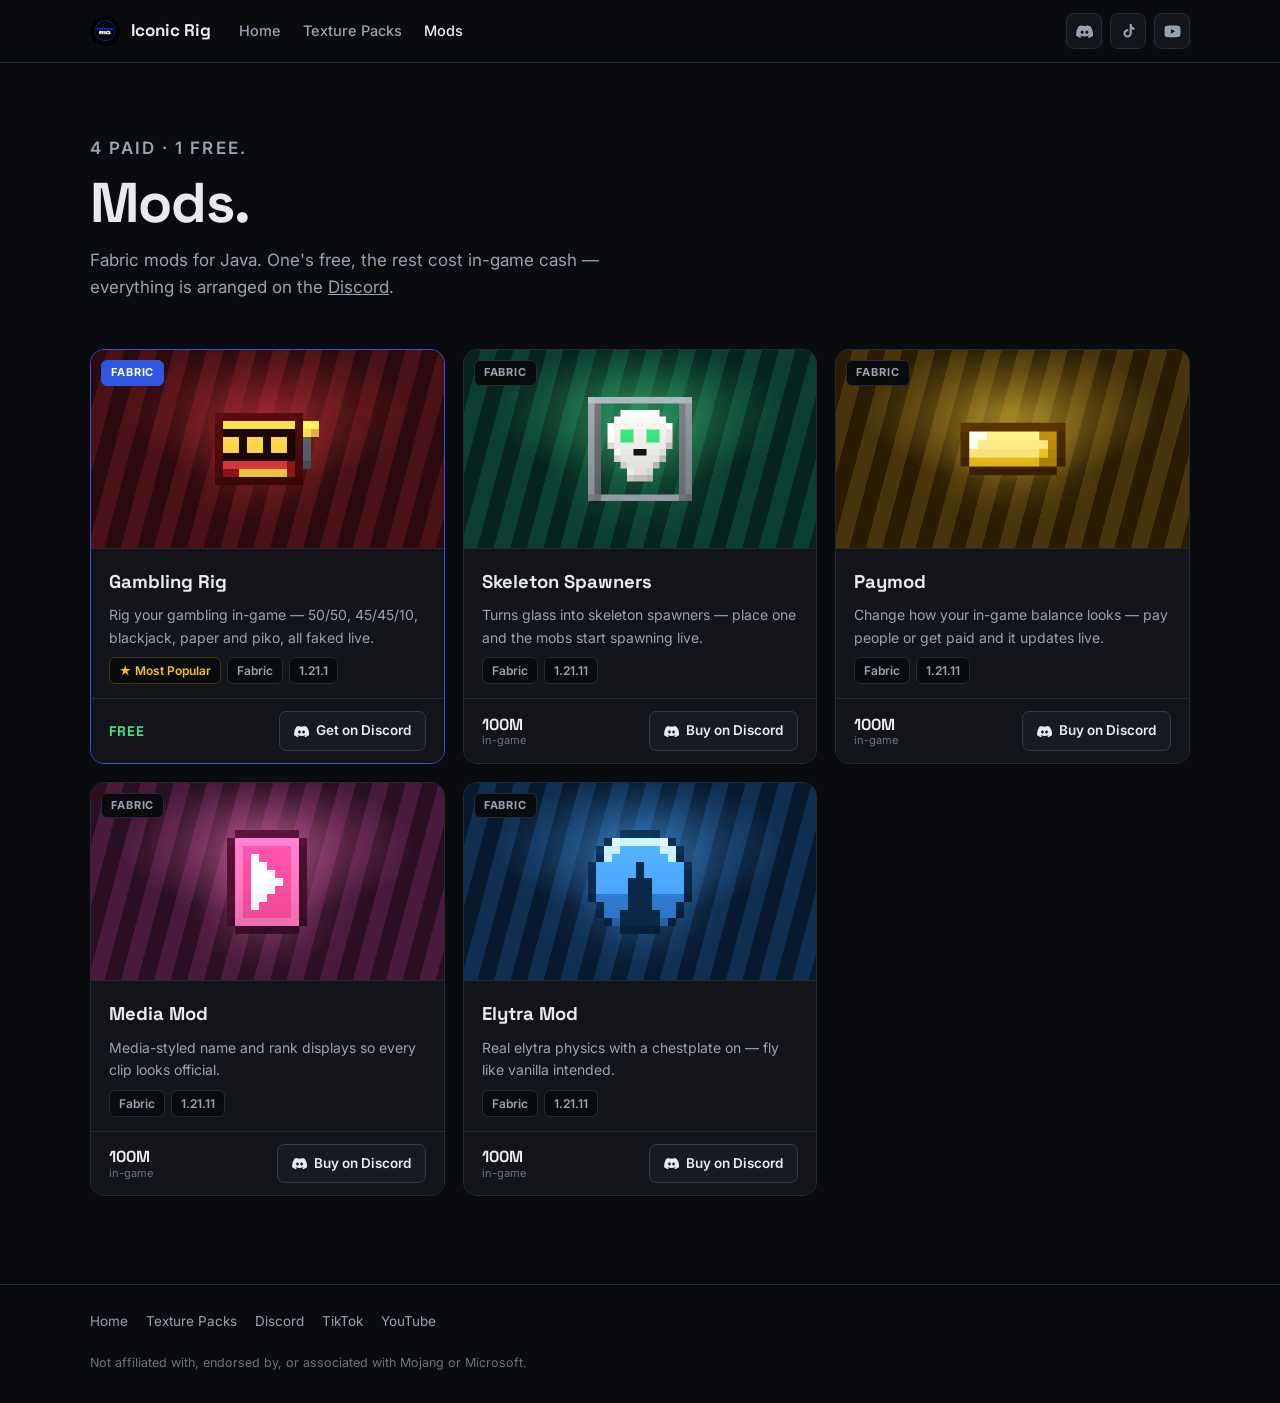
==== mods.html @ 70f8a4e5 "Add files via upload" ====
<!DOCTYPE html>
<html lang="en">
<head>
  <meta charset="UTF-8" />
  <meta name="viewport" content="width=device-width, initial-scale=1.0" />
  <title>Mods — Iconic Rig</title>
  <meta name="description" content="Minecraft Fabric mods for Java. One free, the rest for in-game cash — all arranged on the Discord." />
  <link rel="icon" href="logo.png" type="image/png" />
  <link rel="preconnect" href="https://fonts.googleapis.com" />
  <link rel="preconnect" href="https://fonts.gstatic.com" crossorigin />
  <link href="https://fonts.googleapis.com/css2?family=Inter:wght@400;500;600;700&family=Space+Grotesk:wght@500;600;700&display=swap" rel="stylesheet" />
  <link rel="stylesheet" href="style.css?v=9" />
</head>
<body>

  <header class="site-head">
    <div class="container head-inner">
      <a class="brand" href="index.html">
        <img src="logo.png" alt="Iconic Rig logo" class="brand-mark" />
        <span>Iconic Rig</span>
      </a>

      <nav class="nav" id="nav">
        <a href="index.html">Home</a>
        <a href="packs.html">Texture Packs</a>
        <a href="mods.html" class="active">Mods</a>
        <div class="nav-socials">
          <a class="soc" href="#" data-discord target="_blank" rel="noopener" title="Discord" aria-label="Discord">
            <svg viewBox="0 0 24 24" fill="currentColor" aria-hidden="true"><path d="M20.3 4.4A19.8 19.8 0 0 0 15.4 3c-.2.4-.5 1-.6 1.4a18.3 18.3 0 0 0-5.5 0C9.1 4 8.8 3.4 8.6 3a19.7 19.7 0 0 0-4.9 1.5A20.4 20.4 0 0 0 .2 18.1a19.9 19.9 0 0 0 6 3c.5-.6.9-1.3 1.3-2-.7-.3-1.4-.6-2-1l.5-.4a14.2 14.2 0 0 0 12.2 0l.5.4c-.7.4-1.3.7-2 1 .4.7.8 1.4 1.3 2a19.8 19.8 0 0 0 6-3A20.3 20.3 0 0 0 20.3 4.4ZM8.7 15.3c-1.2 0-2.2-1.1-2.2-2.4s1-2.4 2.2-2.4 2.2 1.1 2.2 2.4-1 2.4-2.2 2.4Zm6.6 0c-1.2 0-2.2-1.1-2.2-2.4s1-2.4 2.2-2.4 2.2 1.1 2.2 2.4-1 2.4-2.2 2.4Z"/></svg>
          </a>
          <a class="soc" href="#" data-tiktok target="_blank" rel="noopener" title="TikTok" aria-label="TikTok">
            <svg viewBox="0 0 24 24" fill="currentColor" aria-hidden="true"><path d="M16.6 3c.4 2 1.7 3.4 3.9 3.6v3c-1.5 0-2.9-.5-3.9-1.3v6.3a5.9 5.9 0 1 1-5.9-5.9c.3 0 .7 0 1 .1v3.1a2.9 2.9 0 1 0 2 2.7V1.5h2.9c0 .5 0 1 .1 1.5Z"/></svg>
          </a>
          <a class="soc" href="#" data-youtube target="_blank" rel="noopener" title="YouTube" aria-label="YouTube">
            <svg viewBox="0 0 24 24" fill="currentColor" aria-hidden="true"><path d="M23 7.2s-.2-1.6-.9-2.3c-.9-.9-1.9-.9-2.3-1C16.6 3.6 12 3.6 12 3.6s-4.6 0-7.8.3c-.4.1-1.4.1-2.3 1-.7.7-.9 2.3-.9 2.3S.8 9.1.8 11v1.8c0 1.9.2 3.8.2 3.8s.2 1.6.9 2.3c.9.9 2 .9 2.5 1 1.8.2 7.6.3 7.6.3s4.6 0 7.8-.4c.4-.1 1.4-.1 2.3-1 .7-.7.9-2.3.9-2.3s.2-1.9.2-3.8V11c0-1.9-.2-3.8-.2-3.8ZM9.7 15V8.4l6.1 3.3L9.7 15Z"/></svg>
          </a>
        </div>
      </nav>

      <div class="head-socials" id="headSocials">
        <a class="soc" href="#" data-discord target="_blank" rel="noopener" title="Discord" aria-label="Discord">
          <svg viewBox="0 0 24 24" fill="currentColor" aria-hidden="true"><path d="M20.3 4.4A19.8 19.8 0 0 0 15.4 3c-.2.4-.5 1-.6 1.4a18.3 18.3 0 0 0-5.5 0C9.1 4 8.8 3.4 8.6 3a19.7 19.7 0 0 0-4.9 1.5A20.4 20.4 0 0 0 .2 18.1a19.9 19.9 0 0 0 6 3c.5-.6.9-1.3 1.3-2-.7-.3-1.4-.6-2-1l.5-.4a14.2 14.2 0 0 0 12.2 0l.5.4c-.7.4-1.3.7-2 1 .4.7.8 1.4 1.3 2a19.8 19.8 0 0 0 6-3A20.3 20.3 0 0 0 20.3 4.4ZM8.7 15.3c-1.2 0-2.2-1.1-2.2-2.4s1-2.4 2.2-2.4 2.2 1.1 2.2 2.4-1 2.4-2.2 2.4Zm6.6 0c-1.2 0-2.2-1.1-2.2-2.4s1-2.4 2.2-2.4 2.2 1.1 2.2 2.4-1 2.4-2.2 2.4Z"/></svg>
        </a>
        <a class="soc" href="#" data-tiktok target="_blank" rel="noopener" title="TikTok" aria-label="TikTok">
          <svg viewBox="0 0 24 24" fill="currentColor" aria-hidden="true"><path d="M16.6 3c.4 2 1.7 3.4 3.9 3.6v3c-1.5 0-2.9-.5-3.9-1.3v6.3a5.9 5.9 0 1 1-5.9-5.9c.3 0 .7 0 1 .1v3.1a2.9 2.9 0 1 0 2 2.7V1.5h2.9c0 .5 0 1 .1 1.5Z"/></svg>
        </a>
        <a class="soc" href="#" data-youtube target="_blank" rel="noopener" title="YouTube" aria-label="YouTube">
          <svg viewBox="0 0 24 24" fill="currentColor" aria-hidden="true"><path d="M23 7.2s-.2-1.6-.9-2.3c-.9-.9-1.9-.9-2.3-1C16.6 3.6 12 3.6 12 3.6s-4.6 0-7.8.3c-.4.1-1.4.1-2.3 1-.7.7-.9 2.3-.9 2.3S.8 9.1.8 11v1.8c0 1.9.2 3.8.2 3.8s.2 1.6.9 2.3c.9.9 2 .9 2.5 1 1.8.2 7.6.3 7.6.3s4.6 0 7.8-.4c.4-.1 1.4.1 2.3-1 .7-.7.9-2.3.9-2.3s.2-1.9.2-3.8V11c0-1.9-.2-3.8-.2-3.8ZM9.7 15V8.4l6.1 3.3L9.7 15Z"/></svg>
        </a>
      </div>

      <button class="nav-toggle" id="navToggle" aria-label="Menu" aria-expanded="false">
        <span></span><span></span><span></span>
      </button>
    </div>
  </header>

  <main>
    <section class="page-head container">
      <p class="kicker">4 paid · 1 free.</p>
      <h1>Mods.</h1>
      <p>Fabric mods for Java. One's free, the rest cost in-game cash — everything is arranged on the <a href="#" data-discord target="_blank" rel="noopener" style="text-decoration: underline;">Discord</a>.</p>
    </section>

    <div class="container">
      <div class="grid" id="modsGrid"><!-- rendered by main.js --></div>
    </div>
  </main>

  <footer class="site-foot">
    <div class="container foot-inner">
      <nav class="foot-links">
        <a href="index.html">Home</a>
        <a href="packs.html">Texture Packs</a>
        <a href="#" data-discord target="_blank" rel="noopener">Discord</a>
        <a href="#" data-tiktok target="_blank" rel="noopener">TikTok</a>
        <a href="#" data-youtube target="_blank" rel="noopener">YouTube</a>
      </nav>
      <p class="foot-note">Not affiliated with, endorsed by, or associated with Mojang or Microsoft.</p>
    </div>
  </footer>

  <script src="main.js?v=9"></script>
</body>
</html>
---- style.css ----
/* ============================================================
   Theme — flat, no gradients
   ============================================================ */
:root {
  --bg: #0a0b0e;
  --panel: #121419;
  --panel-2: #171a21;
  --line: #262a33;
  --line-2: #343945;
  --text: #e8eaf0;
  --muted: #9aa2b1;
  --dim: #6b7280;
  --accent: #2f56e0;  /* Iconic Rig blue */
  --accent-dim: #3d4aa8;
  --ok: #4ade80;
  --warn: #fbbf24;

  --r-lg: 14px;
  --r-md: 10px;

  --font-body: "Inter", system-ui, -apple-system, "Segoe UI", sans-serif;
  --font-head: "Space Grotesk", "Inter", system-ui, sans-serif;
  --max: 1100px;
}

* { margin: 0; padding: 0; box-sizing: border-box; }
html { scroll-behavior: smooth; }

body {
  background: var(--bg);
  color: var(--text);
  font-family: var(--font-body);
  font-size: 16px;
  line-height: 1.6;
  -webkit-font-smoothing: antialiased;
}

a { color: inherit; text-decoration: none; }
img { display: block; }

.container { width: min(var(--max), calc(100% - 40px)); margin-inline: auto; }

.ico { width: 1.05em; height: 1.05em; flex: none; }

/* ============================================================
   Buttons
   ============================================================ */
.btn {
  display: inline-flex; align-items: center; gap: 8px;
  padding: 11px 20px; border-radius: 8px;
  font-weight: 600; font-size: 14.5px; line-height: 1;
  border: 1px solid transparent; cursor: pointer;
  transition: background 0.15s ease, border-color 0.15s ease;
}
.btn:active { transform: translateY(1px); }

.btn-solid { background: var(--accent); color: #fff; }
.btn-solid:hover { background: #7d8bf9; }

.btn-line {
  background: transparent; color: var(--text); border-color: var(--line-2);
}
.btn-line:hover { border-color: var(--muted); background: var(--panel-2); }

.btn-discord { background: #5865f2; color: #fff; }
.btn-discord:hover { background: #6a76f4; }

.btn-sm { padding: 8px 14px; font-size: 13.5px; }

/* ============================================================
   Header
   ============================================================ */
.site-head { border-bottom: 1px solid var(--line); background: var(--bg); }
.head-inner {
  display: flex; align-items: center; gap: 28px; height: 62px;
}
.brand { display: flex; align-items: center; gap: 10px; font-family: var(--font-head);
  font-weight: 700; font-size: 17px; }
.brand-mark { width: 30px; height: 30px; border-radius: 50%; }
.brand { gap: 11px; }

.nav { display: flex; align-items: center; gap: 22px; }
.nav a { color: var(--muted); font-weight: 500; font-size: 14.5px; transition: color 0.15s; }
.nav a:hover { color: var(--text); }
.nav a.active { color: var(--text); }

.head-socials { margin-left: auto; display: flex; gap: 8px; }

.soc {
  width: 36px; height: 36px; border-radius: 8px;
  display: flex; align-items: center; justify-content: center;
  border: 1px solid var(--line); background: var(--panel);
  color: var(--muted); transition: color 0.15s, border-color 0.15s, background 0.15s;
}
.soc svg { width: 17px; height: 17px; }
.soc:hover { color: var(--text); border-color: var(--line-2); background: var(--panel-2); }

/* Mobile nav */
.nav-toggle { display: none; }
@media (max-width: 760px) {
  .nav-toggle {
    display: flex; flex-direction: column; gap: 5px; justify-content: center;
    width: 38px; height: 38px; margin-left: auto; padding: 0 9px;
    background: none; border: 1px solid var(--line-2); border-radius: 8px; cursor: pointer;
  }
  .nav-toggle span { width: 100%; height: 2px; background: var(--text); border-radius: 2px; display: block; }
  .head-socials { display: none; }
  .mobile-socials { display: flex; gap: 8px; }
  .nav {
    display: none; position: absolute; left: 0; right: 0; top: 62px;
    flex-direction: column; align-items: stretch; gap: 2px;
    background: var(--bg); border-bottom: 1px solid var(--line); padding: 10px 20px 16px;
  }
  .nav.open { display: flex; }
  .nav a { padding: 10px 4px; font-size: 16px; }
  .head-inner { position: relative; flex-wrap: wrap; }
  .brand { margin-right: auto; }
}

.mobile-socials { display: none; }

.nav-socials { display: none; gap: 8px; margin-top: 8px; }
@media (max-width: 760px) {
  .nav-socials { display: flex; padding-top: 10px; border-top: 1px solid var(--line); }
}

/* ============================================================
   Page hero / headers
   ============================================================ */
.page-head { padding: 72px 0 48px; }
.page-head h1 {
  font-family: var(--font-head); font-weight: 700;
  font-size: clamp(34px, 6vw, 56px); letter-spacing: -0.02em; line-height: 1.05;
  margin-bottom: 14px;
}
.page-head p { color: var(--muted); max-width: 560px; font-size: 17px; }

.kicker {
  font-size: 12.5px; font-weight: 600; letter-spacing: 0.12em;
  text-transform: uppercase; color: var(--accent); margin-bottom: 12px;
}

/* ============================================================
   Home directory tiles
   ============================================================ */
.dir-grid {
  display: grid; grid-template-columns: repeat(2, 1fr); gap: 18px;
  padding-bottom: 88px;
}
.dir-tile {
  display: flex; flex-direction: column; gap: 10px;
  background: var(--panel); border: 1px solid var(--line);
  border-radius: var(--r-lg); padding: 30px 28px;
  transition: border-color 0.15s ease, background 0.15s ease;
}
.dir-tile:hover { border-color: var(--line-2); background: var(--panel-2); }
.dir-tile h2 {
  font-family: var(--font-head); font-size: 26px; font-weight: 700;
  display: flex; align-items: center; gap: 10px;
}
.dir-tile h2 .ico { width: 22px; height: 22px; color: var(--accent); }
.dir-tile p { color: var(--muted); font-size: 15px; flex: 1; }
.dir-tile .go {
  color: var(--text); font-weight: 600; font-size: 14.5px;
  display: inline-flex; align-items: center; gap: 8px; margin-top: 6px;
}
.dir-tile .go .ico { transition: transform 0.15s ease; }
.dir-tile:hover .go .ico { transform: translateX(3px); }
.dir-meta { display: flex; gap: 6px; }

.tag {
  font-size: 12px; font-weight: 600; color: var(--muted);
  padding: 3px 9px; border-radius: 6px;
  border: 1px solid var(--line); background: var(--bg);
}

/* ============================================================
   Card grids (mods / packs pages)
   ============================================================ */
.grid { display: grid; grid-template-columns: repeat(3, 1fr); gap: 18px; padding-bottom: 88px; }

.card {
  background: var(--panel); border: 1px solid var(--line);
  border-radius: var(--r-lg); overflow: hidden;
  display: flex; flex-direction: column;
  transition: border-color 0.15s ease;
}
.card:hover { border-color: var(--line-2); }

/* "Most Popular" card highlight */
.card.hot-card { border-color: var(--accent); }
.card.hot-card .media-tag {
  color: #fff; background: var(--accent); border-color: var(--accent);
}

.card-media {
  aspect-ratio: 16 / 9; background: var(--panel-2); border-bottom: 1px solid var(--line);
  display: flex; align-items: center; justify-content: center; position: relative;
}
.card-media img { width: 100%; height: 100%; object-fit: cover; }

/* Zebra style: two-tone lines going down, soft light above, icon centered.
   Per-card colors come from --stripe-a / --stripe-b / --glow (set in main.js). */
.card-media.zebra {
  background: repeating-linear-gradient(105deg,
      var(--stripe-a, #0c1730) 0 16px,
      var(--stripe-b, #12234d) 16px 32px);
}
/* The light sits on its own layer so animated cards can breathe. */
.card-media.zebra::after {
  content: ""; position: absolute; inset: 0; pointer-events: none;
  background: radial-gradient(58% 48% at 50% 32%, var(--glow, rgba(47, 86, 224, 0.35)), transparent 72%);
}
.card-media.zebra img.mod-icon {
  width: 128px; height: 128px; object-fit: contain;
  /* icons are rendered with an anti-aliased edge now, so filter them
     smoothly rather than snapping them back to hard pixels */
  image-rendering: auto;
  filter: drop-shadow(0 0 26px var(--glow, rgba(47, 86, 224, 0.5)));
  z-index: 1;
}
.media-tag { z-index: 2; }

/* Per-card animation (set anim: "bob" or "shake" in main.js).
   Every icon shares the same timing with no delay, so they all start
   bobbing together the moment the page loads and stay in sync. */
.card-media.pulse::after { animation: light-breathe 4.5s ease-in-out infinite; }
.card-media.zebra img.mod-icon.anim-bob { animation: icon-bob 3.4s ease-in-out 0s infinite; }
.card-media.zebra img.mod-icon.anim-shake { animation: rig-shake 5s ease-in-out 0s infinite; }

@keyframes light-breathe {
  0%, 100% { opacity: 1; }
  50%      { opacity: 0.45; }
}
/* Symmetric bob: the icon rises and dips equally around the centre of the box,
   so it always reads as centred rather than sitting high in the frame. */
@keyframes icon-bob {
  0%, 100% { transform: translateY(6px); }
  50%      { transform: translateY(-6px); }
}
@keyframes rig-shake {
  0%, 74%, 100% { transform: rotate(0deg); }
  78%           { transform: rotate(-3deg); }
  82%           { transform: rotate(3deg); }
  86%           { transform: rotate(-1.8deg); }
  90%           { transform: rotate(1.8deg); }
  94%           { transform: rotate(0deg); }
}

/* Reduced-motion viewers get the same life, just slower and subtler — so the
   effect still reads everywhere (some webviews/OSes report reduce by default). */
@keyframes icon-bob-soft {
  0%, 100% { transform: translateY(4px); }
  50%      { transform: translateY(-4px); }
}
@keyframes rig-shake-soft {
  0%, 74%, 100% { transform: rotate(0deg); }
  82%           { transform: rotate(-1deg); }
  90%           { transform: rotate(1deg); }
}
@media (prefers-reduced-motion: reduce) {
  .card-media.pulse::after { animation: light-breathe 6s ease-in-out infinite; }
  .card-media.zebra img.mod-icon.anim-bob { animation: icon-bob-soft 5s ease-in-out 0s infinite; }
  .card-media.zebra img.mod-icon.anim-shake { animation: rig-shake-soft 8s ease-in-out infinite; }
}
.media-tag {
  position: absolute; top: 10px; left: 10px;
  font-size: 11px; font-weight: 700; letter-spacing: 0.08em; text-transform: uppercase;
  color: var(--muted); background: var(--bg); border: 1px solid var(--line);
  padding: 3px 9px; border-radius: 6px;
}
.media-icon { width: 42px; height: 42px; color: var(--dim); }

.card-body { padding: 18px 18px 14px; display: flex; flex-direction: column; gap: 8px; flex: 1; }
.card-title { font-family: var(--font-head); font-size: 18.5px; font-weight: 700; }
.card-desc { color: var(--muted); font-size: 14px; flex: 1; }

.card-tags { display: flex; gap: 6px; flex-wrap: wrap; }
.tag-hot { color: var(--warn); border-color: #3f3413; }

.card-foot {
  display: flex; align-items: center; justify-content: space-between;
  padding: 12px 18px; border-top: 1px solid var(--line); background: var(--panel);
}

.free {
  font-family: var(--font-head); font-weight: 700; font-size: 14px;
  letter-spacing: 0.08em; color: var(--ok);
}

.price-wrap { display: flex; flex-direction: column; line-height: 1.15; }
.price {
  font-family: var(--font-head); font-weight: 700; font-size: 16px;
  color: var(--text);
}
.price-note { font-size: 11px; color: var(--dim); }

.get-btn {
  display: inline-flex; align-items: center; gap: 7px;
  font-size: 13.5px; font-weight: 600; color: var(--text);
  background: var(--panel-2); border: 1px solid var(--line-2);
  padding: 8px 14px; border-radius: 7px;
  transition: background 0.15s, border-color 0.15s;
}
.get-btn:hover { background: var(--panel); border-color: var(--muted); }
.get-btn .ico { width: 15px; height: 15px; }

/* ============================================================
   Texture pack cards
   ============================================================ */
.pack-card { padding: 20px 18px 14px; gap: 12px; }

.pack-top {
  display: flex; align-items: center; justify-content: center;
  min-height: 108px;
  border-radius: 12px;
  /* soft pool of light behind the icon, like the reference cards */
  background: radial-gradient(62% 58% at 50% 46%, rgba(255, 255, 255, 0.055), transparent 72%);
}
.pack-icon {
  width: 96px; height: 96px; object-fit: contain;
  /* the PNGs are already anti-aliased, so let the browser filter them
     smoothly instead of forcing hard pixel edges */
  image-rendering: auto;
}

.changes {
  border-top: 1px solid var(--line); border-bottom: 1px solid var(--line);
  padding: 9px 0; text-align: left;
}
.changes summary {
  list-style: none; cursor: pointer; user-select: none;
  display: flex; align-items: center; justify-content: space-between; gap: 8px;
  font-size: 13.5px; color: var(--muted); transition: color 0.15s ease;
}
.changes summary:hover { color: var(--text); }
.changes summary::-webkit-details-marker { display: none; }
.changes .chev { width: 15px; height: 15px; flex: none; transition: transform 0.2s ease; }
.changes[open] summary { color: var(--text); }
.changes[open] .chev { transform: rotate(180deg); }
.changes ul {
  margin: 9px 0 3px; padding-left: 17px;
  display: flex; flex-direction: column; gap: 5px;
  color: var(--muted); font-size: 13px; line-height: 1.45;
}

.pack-foot {
  display: flex; align-items: center; justify-content: space-between;
  gap: 10px; margin-top: auto;
}
.platform {
  font-size: 12px; font-weight: 600; letter-spacing: 0.09em;
  text-transform: uppercase; color: var(--dim);
}

.dl-btn {
  display: inline-flex; align-items: center;
  background: #fff; color: #0a0b0e;
  font-size: 13.5px; font-weight: 600; line-height: 1;
  padding: 8px 18px; border-radius: 999px;
  transition: background 0.15s ease, transform 0.15s ease;
}
.dl-btn:hover { background: #e2e5ec; }
.dl-btn:active { transform: translateY(1px); }
.dl-btn.pending {
  background: transparent; color: var(--dim);
  border: 1px dashed var(--line-2); cursor: not-allowed;
}
.dl-btn.pending:hover { background: transparent; }

/* Download cooldown — the button dims and counts down for 10s after a
   download. The overlay sits on top so the label and icon stay put. */
.dl-btn.cooling,
.get-btn.cooling {
  pointer-events: none;
  opacity: 0.55;
  position: relative;
}
.dl-btn.cooling::after,
.get-btn.cooling::after {
  content: attr(data-cool);
  position: absolute;
  inset: 0;
  display: flex;
  align-items: center;
  justify-content: center;
  border-radius: inherit;
  background: inherit;
  font-size: 12.5px;
  font-weight: 700;
  letter-spacing: 0.02em;
}

/* ============================================================
   Footer
   ============================================================ */
.site-foot { border-top: 1px solid var(--line); padding: 26px 0 30px; }
.foot-inner { display: flex; align-items: center; justify-content: space-between; gap: 16px; flex-wrap: wrap; }
.foot-links { display: flex; gap: 18px; flex-wrap: wrap; }
.foot-links a { color: var(--muted); font-size: 13.5px; }
.foot-links a:hover { color: var(--text); }
.foot-note { width: 100%; color: var(--dim); font-size: 12.5px; margin-top: 4px; }

/* ============================================================
   FAQ
   ============================================================ */
.faq { display: flex; flex-direction: column; gap: 10px; padding-bottom: 88px; }
.faq-item {
  background: var(--panel); border: 1px solid var(--line);
  border-radius: var(--r-md); overflow: hidden;
}
.faq-item summary {
  cursor: pointer; list-style: none; user-select: none;
  padding: 15px 18px; font-weight: 600; font-size: 15.5px;
  display: flex; align-items: center; justify-content: space-between;
}
.faq-item summary::-webkit-details-marker { display: none; }
.faq-item summary::after { content: "+"; font-size: 18px; color: var(--muted); }
.faq-item[open] summary::after { content: "–"; }
.faq-item p { padding: 0 18px 16px; color: var(--muted); font-size: 14.5px; }
.faq-item code {
  font-family: ui-monospace, "SF Mono", Menlo, monospace; font-size: 13px;
  background: var(--bg); border: 1px solid var(--line);
  padding: 1px 6px; border-radius: 5px;
}

@media (max-width: 900px) {
  .grid { grid-template-columns: repeat(2, 1fr); }
}
@media (max-width: 640px) {
  .grid, .dir-grid { grid-template-columns: 1fr; }
  .page-head { padding: 48px 0 36px; }
}
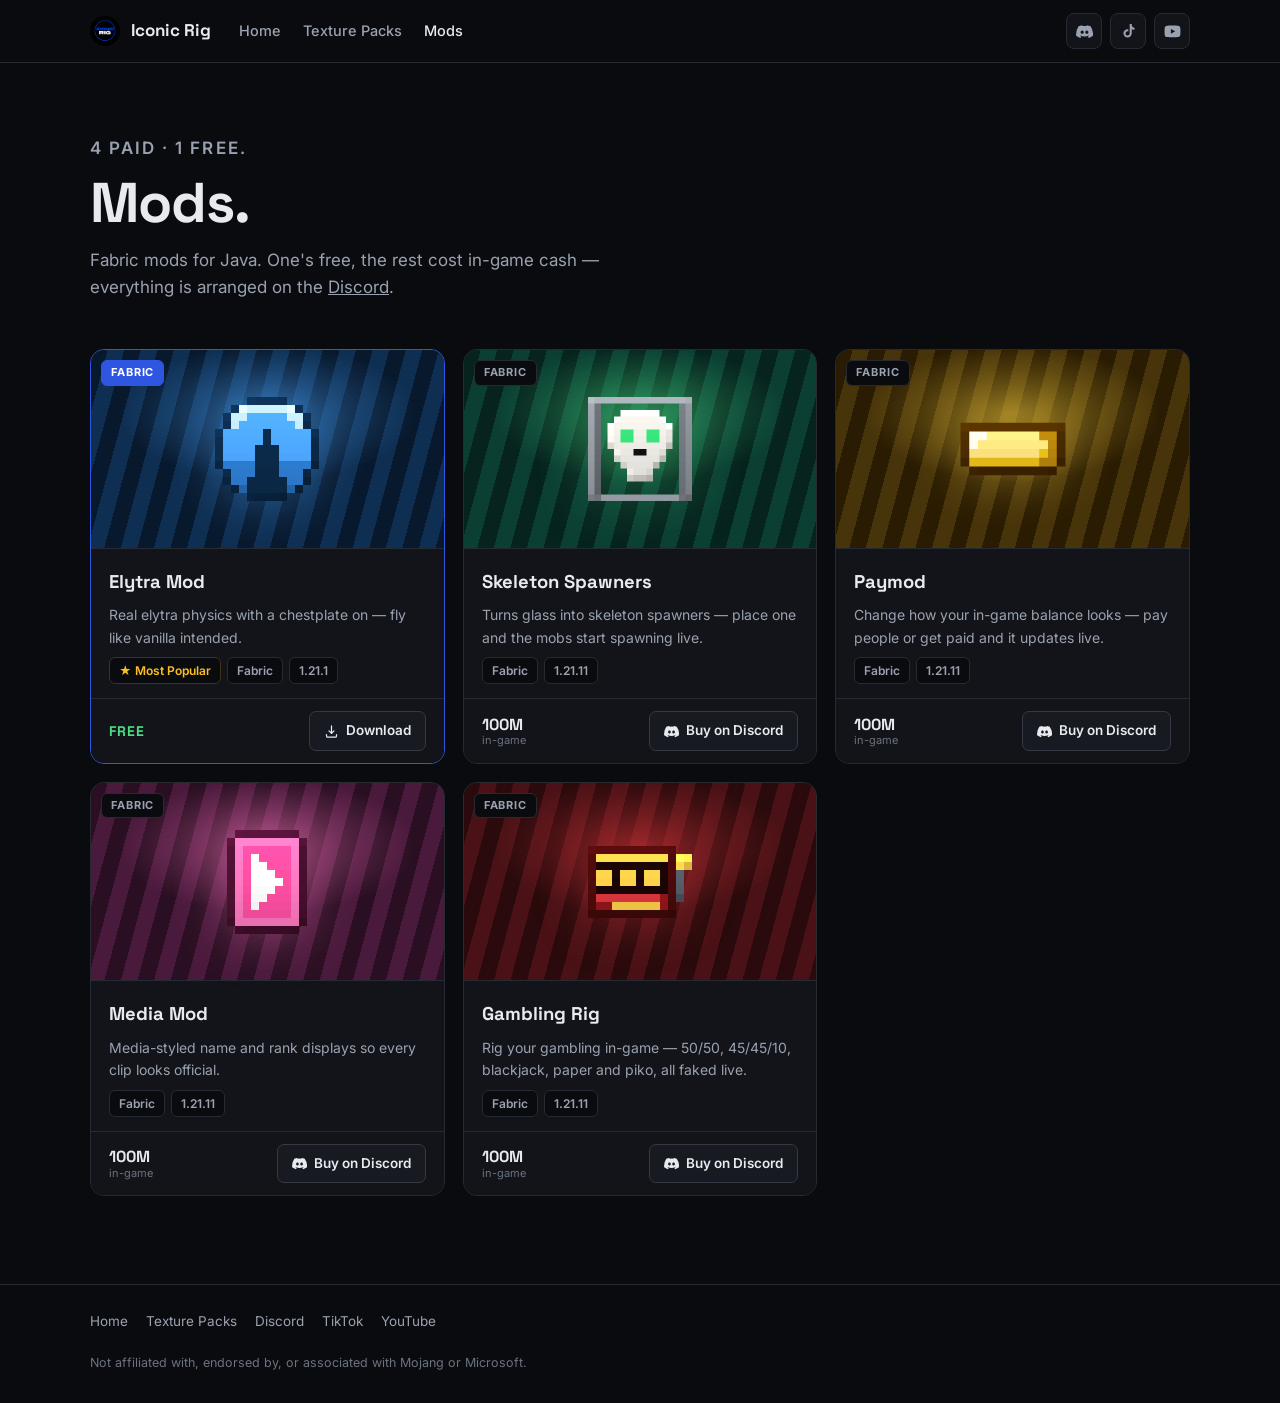
==== commit 4cb220d4: "Add files via upload" ====
--- a/mods.html
+++ b/mods.html
@@ -9,7 +9,7 @@
   <link rel="preconnect" href="https://fonts.googleapis.com" />
   <link rel="preconnect" href="https://fonts.gstatic.com" crossorigin />
   <link href="https://fonts.googleapis.com/css2?family=Inter:wght@400;500;600;700&family=Space+Grotesk:wght@500;600;700&display=swap" rel="stylesheet" />
-  <link rel="stylesheet" href="style.css?v=9" />
+  <link rel="stylesheet" href="style.css?v=10" />
 </head>
 <body>
 
@@ -80,6 +80,6 @@
     </div>
   </footer>
 
-  <script src="main.js?v=9"></script>
+  <script src="main.js?v=10"></script>
 </body>
 </html>
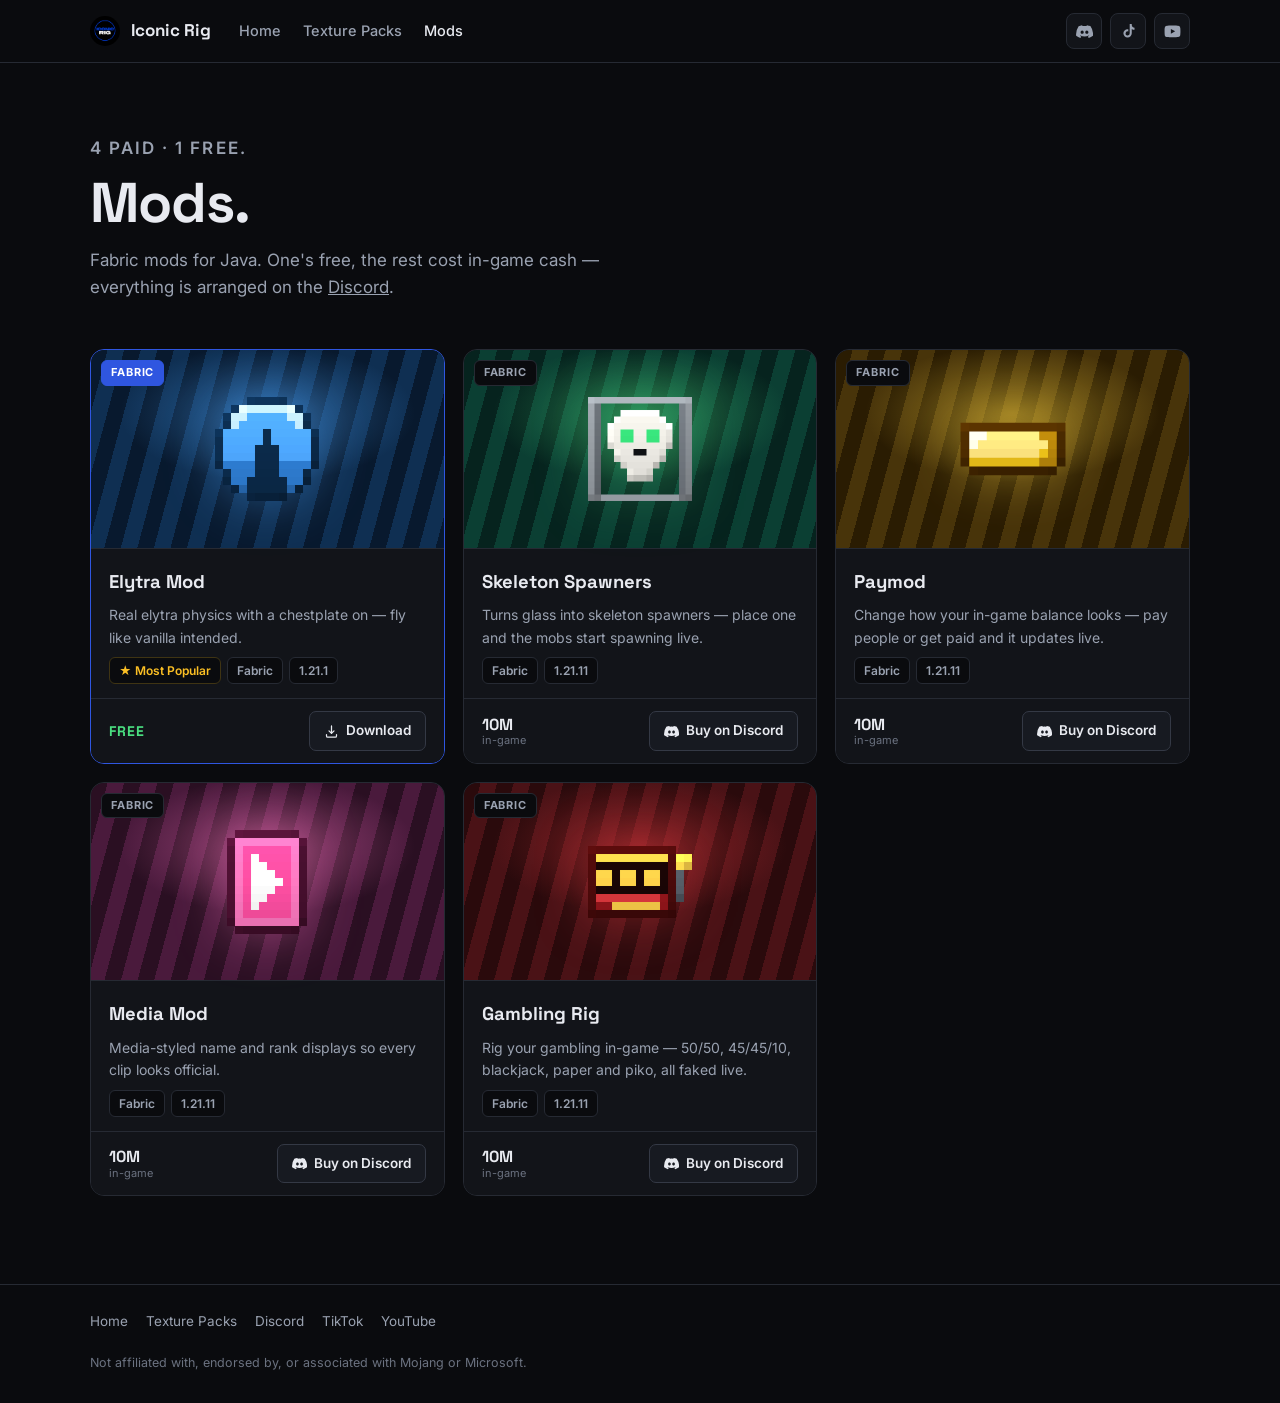
==== commit de5c2f96: "Add files via upload" ====
--- a/mods.html
+++ b/mods.html
@@ -9,7 +9,7 @@
   <link rel="preconnect" href="https://fonts.googleapis.com" />
   <link rel="preconnect" href="https://fonts.gstatic.com" crossorigin />
   <link href="https://fonts.googleapis.com/css2?family=Inter:wght@400;500;600;700&family=Space+Grotesk:wght@500;600;700&display=swap" rel="stylesheet" />
-  <link rel="stylesheet" href="style.css?v=10" />
+  <link rel="stylesheet" href="style.css?v=11" />
 </head>
 <body>
 
@@ -80,6 +80,6 @@
     </div>
   </footer>
 
-  <script src="main.js?v=10"></script>
+  <script src="main.js?v=11"></script>
 </body>
 </html>
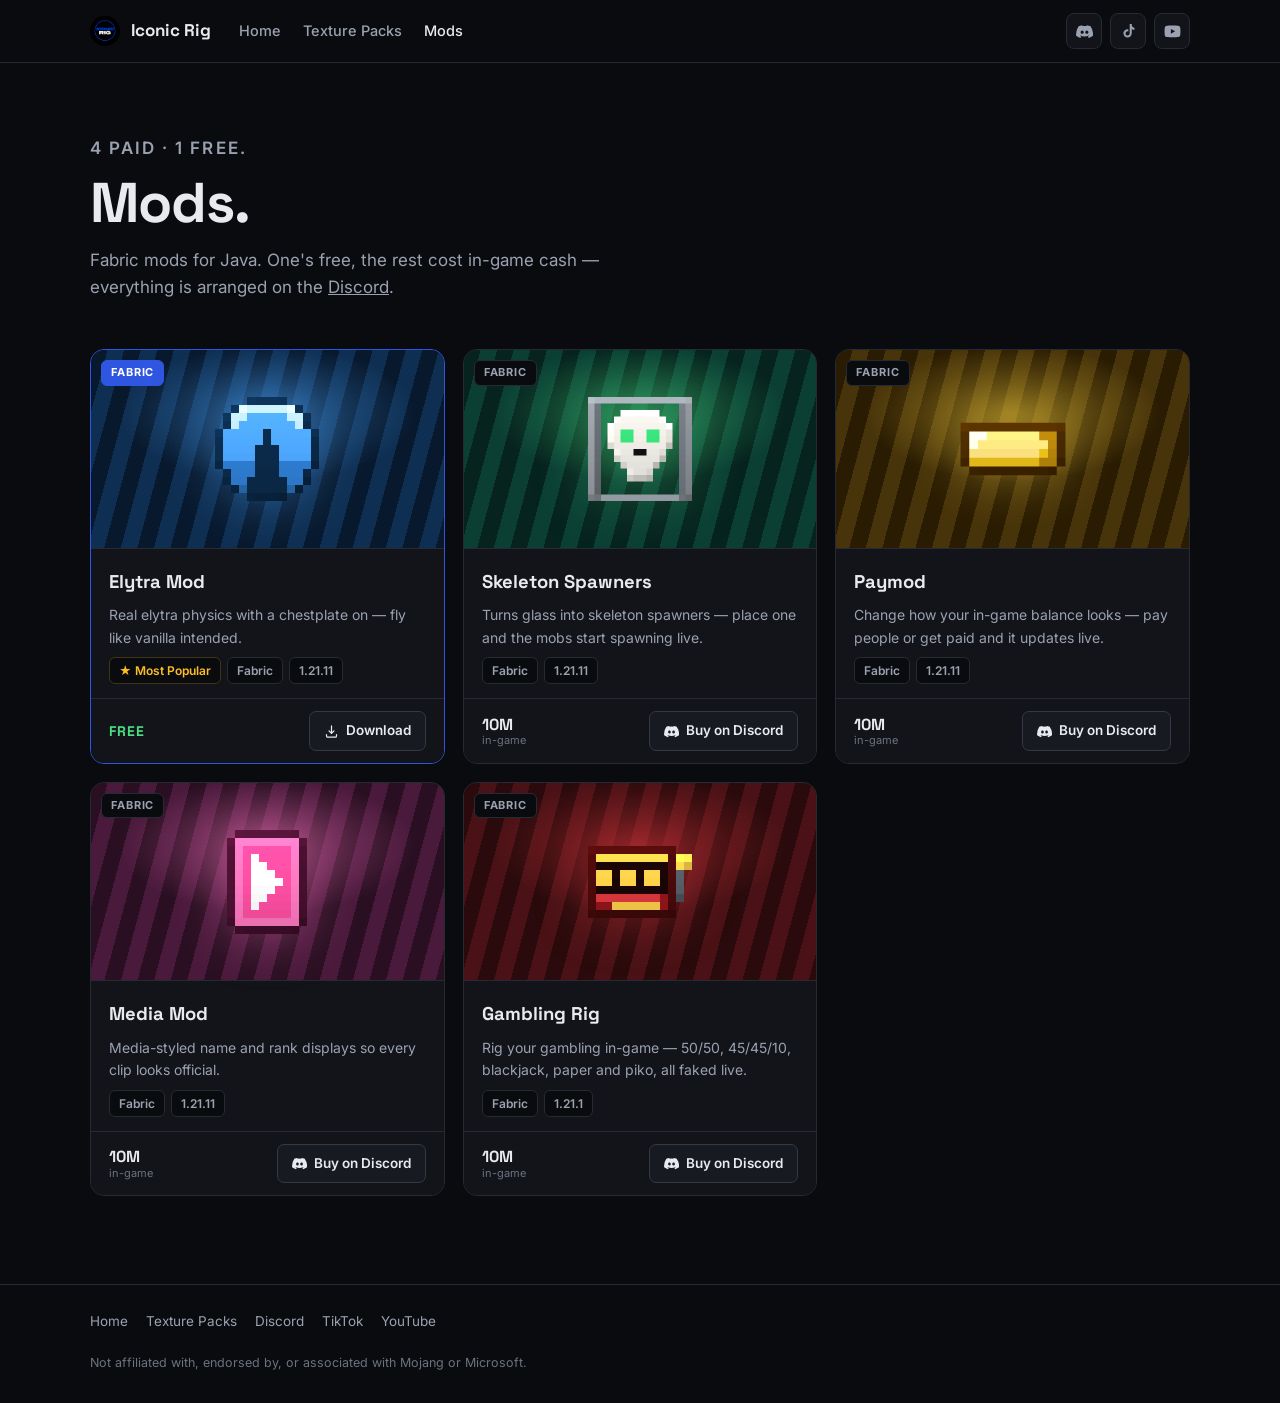
==== commit 1e9b5104: "Add files via upload" ====
--- a/mods.html
+++ b/mods.html
@@ -9,7 +9,7 @@
   <link rel="preconnect" href="https://fonts.googleapis.com" />
   <link rel="preconnect" href="https://fonts.gstatic.com" crossorigin />
   <link href="https://fonts.googleapis.com/css2?family=Inter:wght@400;500;600;700&family=Space+Grotesk:wght@500;600;700&display=swap" rel="stylesheet" />
-  <link rel="stylesheet" href="style.css?v=11" />
+  <link rel="stylesheet" href="style.css?v=12" />
 </head>
 <body>
 
@@ -80,6 +80,6 @@
     </div>
   </footer>
 
-  <script src="main.js?v=11"></script>
+  <script src="main.js?v=12"></script>
 </body>
 </html>
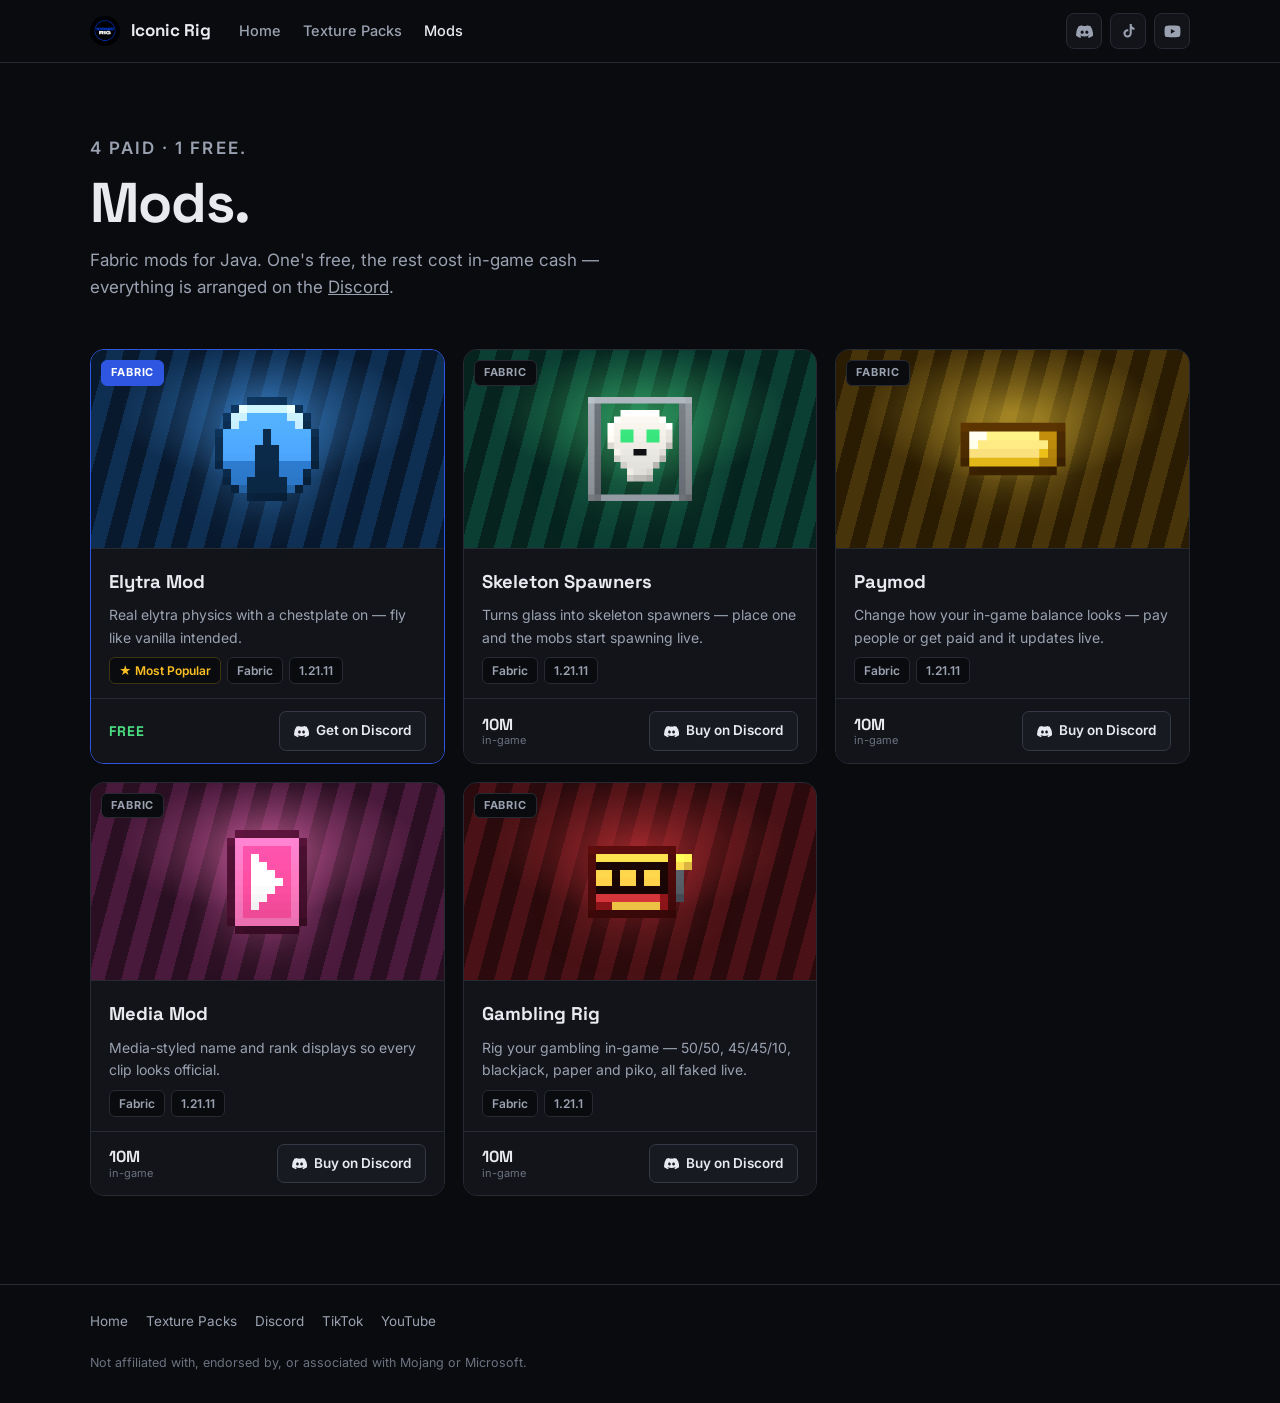
==== commit c137635e: "Add files via upload" ====
--- a/mods.html
+++ b/mods.html
@@ -9,7 +9,7 @@
   <link rel="preconnect" href="https://fonts.googleapis.com" />
   <link rel="preconnect" href="https://fonts.gstatic.com" crossorigin />
   <link href="https://fonts.googleapis.com/css2?family=Inter:wght@400;500;600;700&family=Space+Grotesk:wght@500;600;700&display=swap" rel="stylesheet" />
-  <link rel="stylesheet" href="style.css?v=12" />
+  <link rel="stylesheet" href="style.css?v=13" />
 </head>
 <body>
 
@@ -80,6 +80,6 @@
     </div>
   </footer>
 
-  <script src="main.js?v=12"></script>
+  <script src="main.js?v=13"></script>
 </body>
 </html>
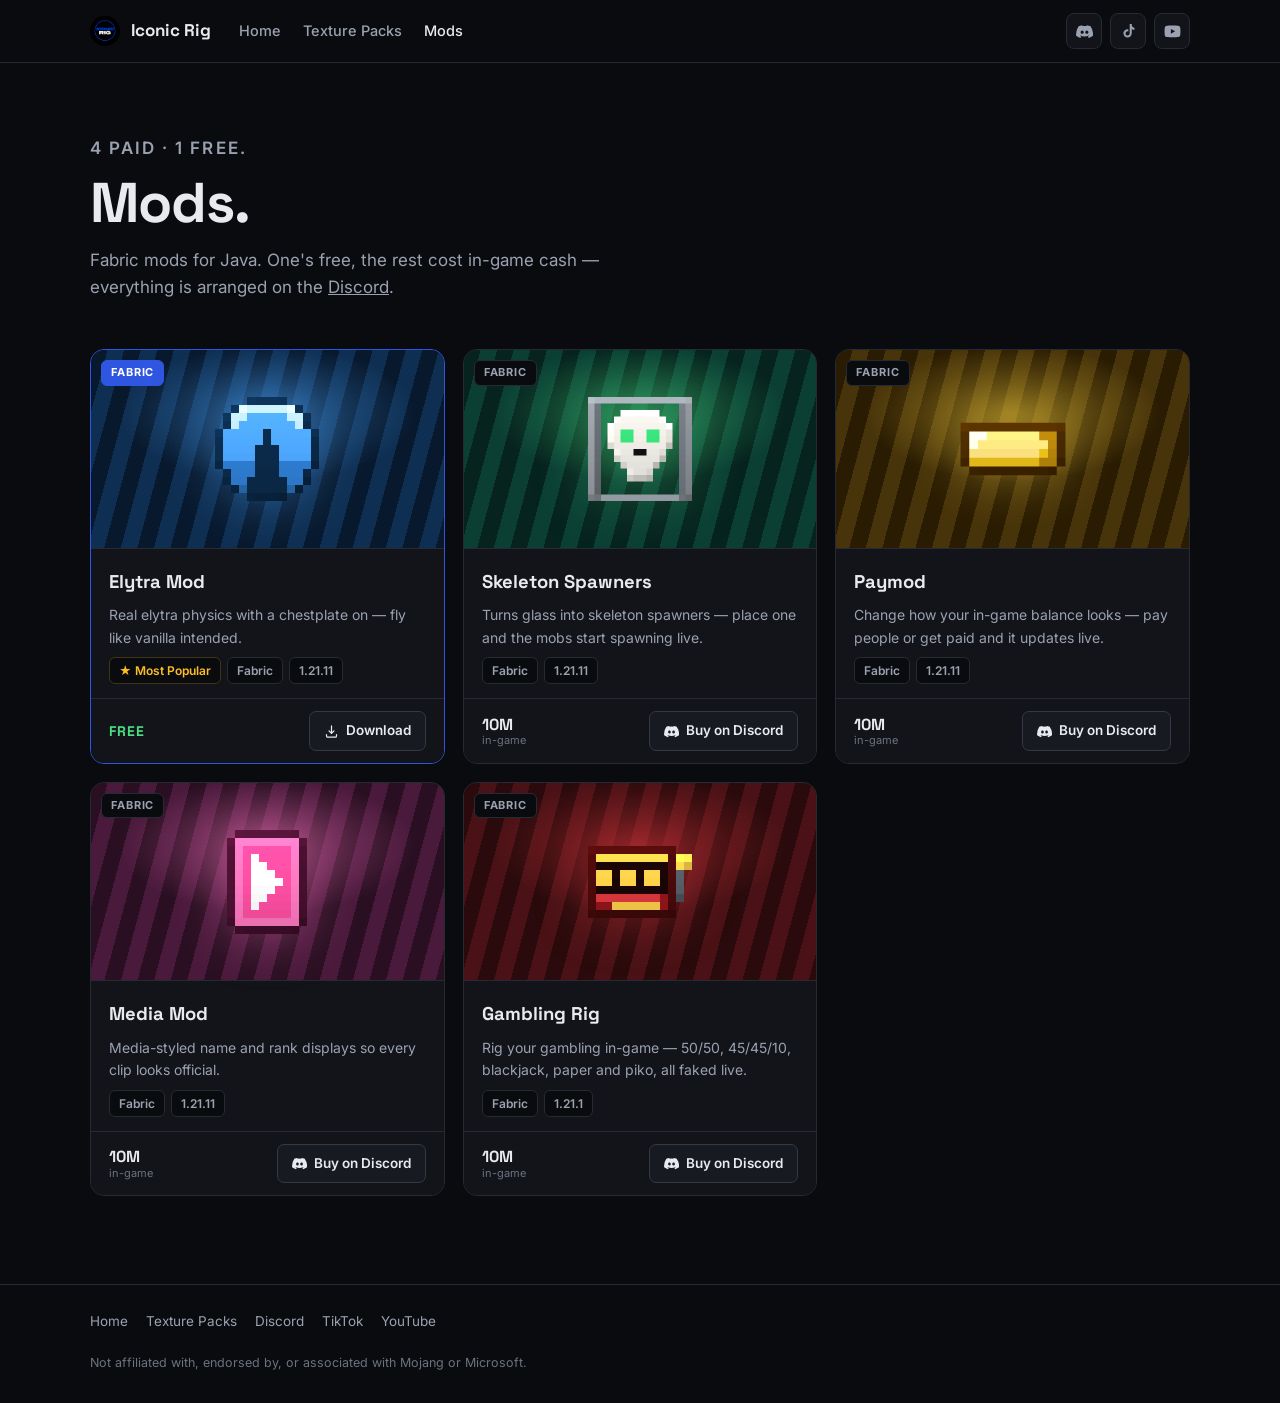
==== commit 83aa1459: "Add files via upload" ====
--- a/mods.html
+++ b/mods.html
@@ -9,7 +9,7 @@
   <link rel="preconnect" href="https://fonts.googleapis.com" />
   <link rel="preconnect" href="https://fonts.gstatic.com" crossorigin />
   <link href="https://fonts.googleapis.com/css2?family=Inter:wght@400;500;600;700&family=Space+Grotesk:wght@500;600;700&display=swap" rel="stylesheet" />
-  <link rel="stylesheet" href="style.css?v=13" />
+  <link rel="stylesheet" href="style.css?v=14" />
 </head>
 <body>
 
@@ -80,6 +80,6 @@
     </div>
   </footer>
 
-  <script src="main.js?v=13"></script>
+  <script src="main.js?v=14"></script>
 </body>
 </html>
